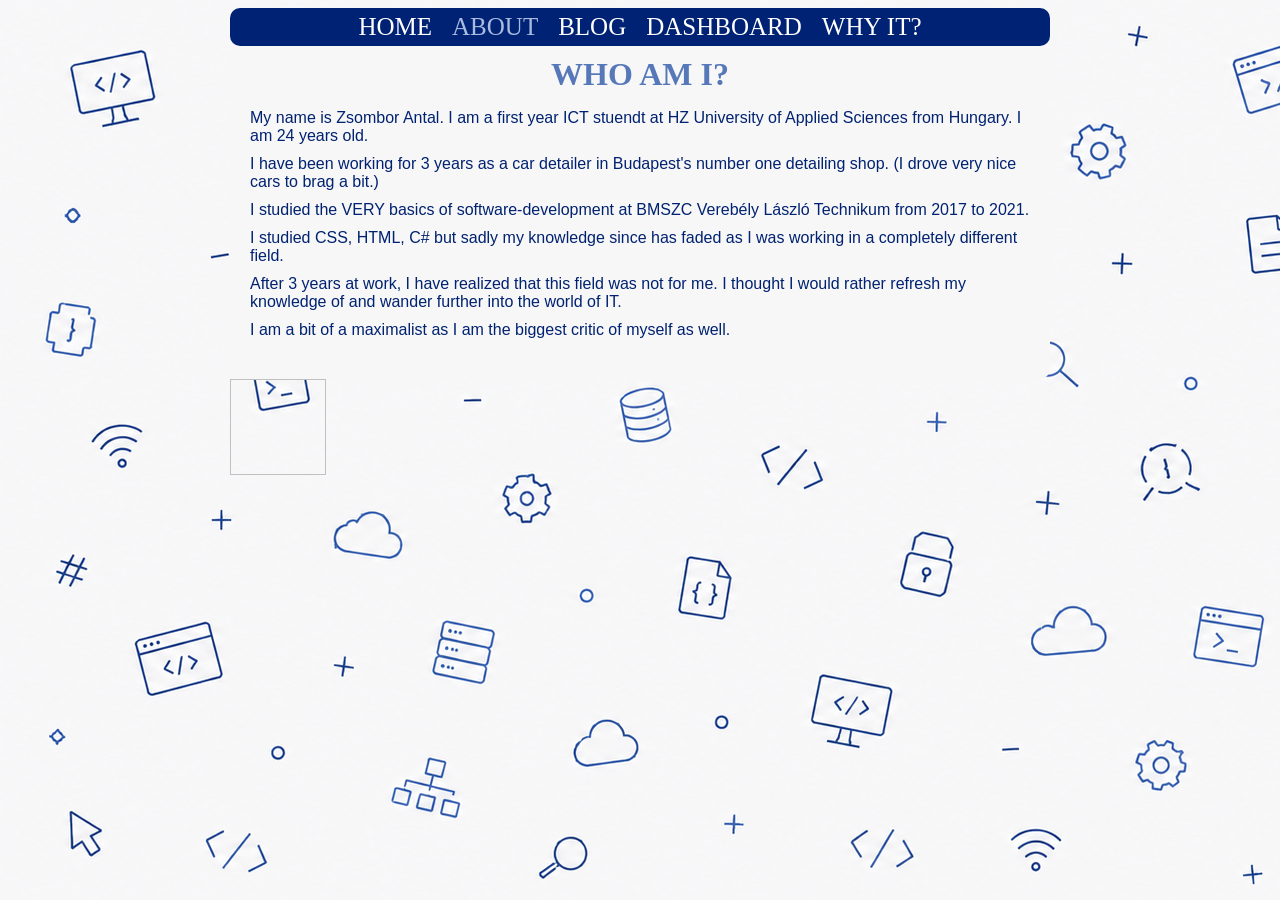
==== about.html @ 6e0383d3 "update" ====
<!DOCTYPE html>
    <html lang="en">
        <head>
            <link rel="stylesheet" href="./css/style.css">
            <meta name="viewport" content="width=device-width, initial-scale=1.0">
            <meta charset="UTF-8">
            <title>Who am I?</title>
        </head>
        <body>
            <!-- NAVBAR HERE -->
            <nav class="navbar">
                    <a href="./index.html">HOME</a>
                    <a class="current" href="./about.html">ABOUT</a>
                    <a href="./blog.html">BLOG</a>
                    <a href="./dashboard.html">DASHBOARD</a>
                    <a href="./whyit.html">WHY IT?</a>
            </nav>            
                <main class="homepage">
                    <h1>WHO AM I?</h1>
                        <section class="bio"> 
                            <p>My name is Zsombor Antal. I am a first year ICT stuendt at HZ University of Applied Sciences from Hungary. I am 24 years old.</p>
                            <p>I have been working for 3 years as a car detailer in Budapest's number one detailing shop. (I drove very nice cars to brag a bit.)</p>
                            <p>I studied the VERY basics of software-development at BMSZC Verebély László Technikum from 2017 to 2021.</p>
                            <p>I studied CSS, HTML, C# but sadly my knowledge since has faded as I was working in a completely different field.</p>
                            <p>After 3 years at work, I have realized that this field was not for me. I thought I would rather refresh my knowledge of and wander further into the world of IT.</p>
                            <p>I am a bit of a maximalist as I am the biggest critic of myself as well.</p>
                        </section>
                </main>
                <footer class="contact">
                    <a href="https://github.com/firstaid01" target="_blank">
                        <img class="github" "./resources/github_icon.png">
                    </a>
                </footer>
        </body>
    </html>
---- css/style.css ----
/* GENERAL BODY */
body{
    margin-left:auto;
    margin-right:auto;
    background-image: url("../resources/bg.png"); ;
    padding-left: 230px;
    padding-right: 230px;
    min-width: 500px;
}
h1, h2, h3, h4, h5, h6{
    text-align: center;
    font-family: impact;
}
p{
    text-align: center;
    font-family: sans-serif;
}



/* NAVIGATION BAR */
.navbar {
    display: flex;
    justify-content: center;
    background-color: #002275;
    padding-top: 5px;
    padding-bottom: 5px;
    color: white;
    max-width: auto;
    margin-left: auto;
    margin-right: auto;
    min-width: 400px;
    gap: 20px;
    border-radius: 10px;
}
.navbar a {
    color: white;
    font-family: impact;
    font-size: 25px;
    text-decoration: none;
    /* font-weight: bold; */
    transition: color 0.2s ease;
    /* margin-left: 20px; */
    
}
.navbar a:hover {
    color: #5678B9;
}
.navbar a:active{
    color: #002275;
}
.navbar a.current{
    color: #A9BCE0;
}



/* HOMEPAGE */
.homepage{
    background-color: #F7F7F8;
    margin-left: auto;
    margin-right: auto;
    padding: 20px;
    border-radius: 10px;
    border-color: #002275;
}
.homepage h1{
    margin-left: auto;
    margin-right: auto;
    margin-top: -10px;
}



/* MEDIA */
img{
    text-align: center;
    margin-left: auto;
    margin-right: auto;
}
.github{
    height: 96px;
    width: 96px;
}


/* DASHBOARD */
.homepage p{
    margin-top: -10px;
    margin-bottom: 20px;
}
.homepage h1{
    color: #5678B9;
}
.dashboard{
    width: 100%;
    border-collapse: collapse;
    border: 2px solid #002275;
}
.Dash_Header{
    background-color: #5678B9;
    color: white;
    font-family: impact;
}
.Q{
    background-color: #5678B9;
    color: white;
    font-family: impact;
}
.dashboard th, .dashboard td{
    border: 1.5px solid #002275;
    padding: 10px;
    text-align: center;
    font-family: sans-serif;
}



/* BLOG */
.blogbuttons {
    display: flex;
    justify-content: center;
    background-color: #5678B9;
    padding-top: 5px;
    padding-bottom: 5px;
    color: white;
    max-width: auto;
    margin-left: auto;
    margin-right: auto;
    min-width: 400px;
    gap: 20px;
    border-radius: 10px;
}
.blogbuttons a {
    color: white;
    font-family: impact;
    font-size: 25px;
    text-decoration: none;
    transition: color 0.2s ease;
    
}
.blogbuttons a:hover {
    color: #002275;
}
.blogbuttons a.current{
    color: #A9BCE0;
}
.mainpage_blog{
    background-color: #F7F7F8;
    display: block;
    flex-direction: column;
    margin-left: auto;
    margin-right: auto;
    text-align: center;
    color: #5678B9;
}
.mainpage_blog h1{
    font-family: impact;
    padding-top: -20px;
}



/* ABOUT */
.bio{
    padding-top: 5px;
    display: flex;
    flex-direction: column;
    font-family: sans-serif;
    color: #002270;
}
.bio p{
    text-align: left;
}
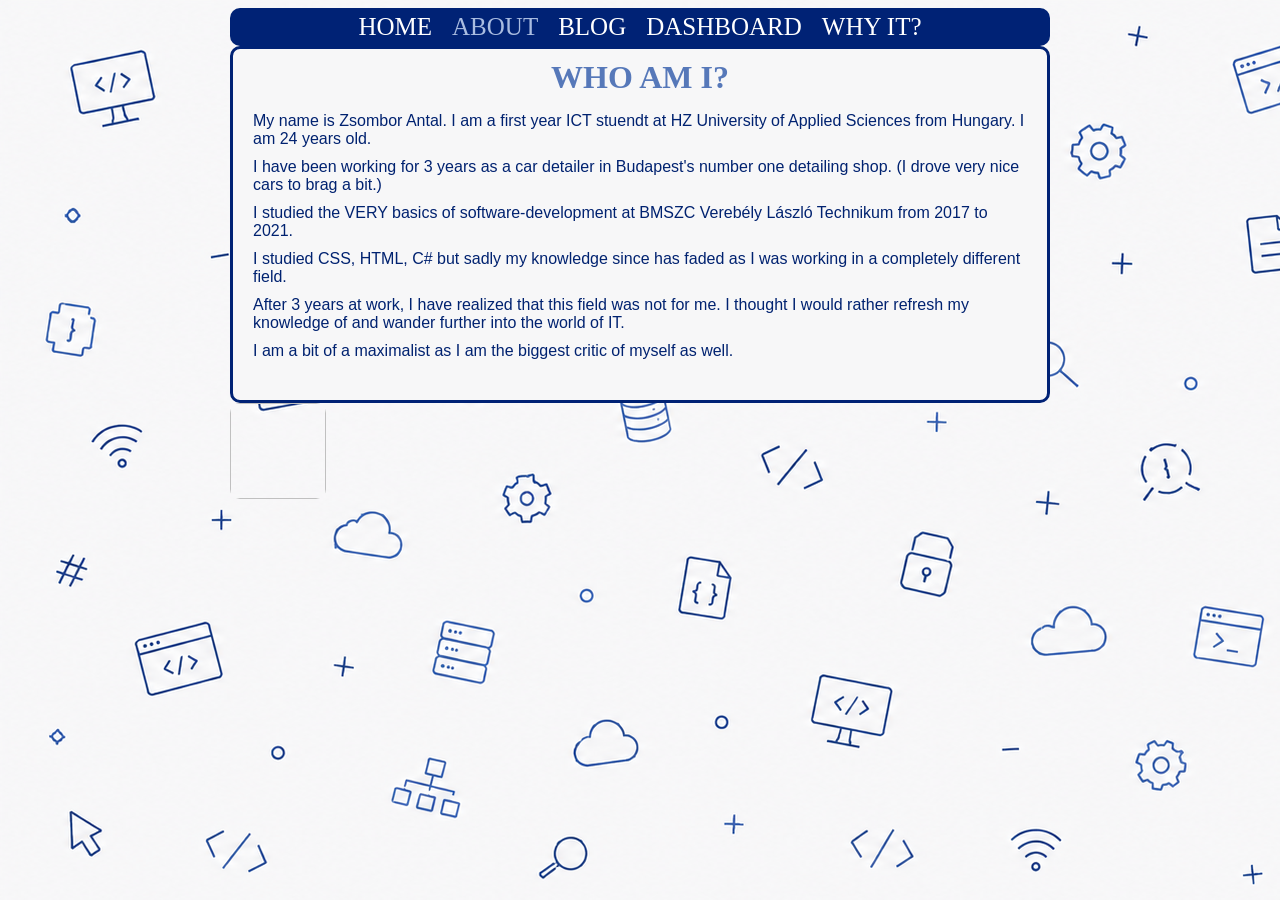
==== commit 1c25919a: "update" ====
--- a/about.html
+++ b/about.html
@@ -27,8 +27,8 @@
                         </section>
                 </main>
                 <footer class="contact">
+                    <img class="github" href="/resources/cino2.jpeg"/>
                     <a href="https://github.com/firstaid01" target="_blank">
-                        <img class="github" "./resources/github_icon.png">
                     </a>
                 </footer>
         </body>
--- a/css/style.css
+++ b/css/style.css
@@ -11,9 +11,13 @@
     text-align: center;
     font-family: impact;
 }
+.homepage h2{
+    color:#002270;
+}
 p{
     text-align: center;
     font-family: sans-serif;
+    color: #002270;
 }
 
 
@@ -61,8 +65,11 @@
     margin-left: auto;
     margin-right: auto;
     padding: 20px;
+    border-style: solid;
+    /* border-radius: 5px; */
+    border-color: #002275;
     border-radius: 10px;
-    border-color: #002275;
+
 }
 .homepage h1{
     margin-left: auto;
@@ -77,6 +84,12 @@
     text-align: center;
     margin-left: auto;
     margin-right: auto;
+    border-radius: 10px;
+
+}
+.cino{
+    height: 250px;
+    aspect-ratio: 2/3;
 }
 .github{
     height: 96px;
@@ -137,7 +150,6 @@
     font-size: 25px;
     text-decoration: none;
     transition: color 0.2s ease;
-    
 }
 .blogbuttons a:hover {
     color: #002275;
@@ -145,7 +157,8 @@
 .blogbuttons a.current{
     color: #A9BCE0;
 }
-.mainpage_blog{
+/* Don't look at this */
+/* .mainpage_blog{
     background-color: #F7F7F8;
     display: block;
     flex-direction: column;
@@ -153,11 +166,13 @@
     margin-right: auto;
     text-align: center;
     color: #5678B9;
-}
-.mainpage_blog h1{
+} */
+/* .mainpage_blog h1{
     font-family: impact;
     padding-top: -20px;
-}
+} */
+
+
 
 
 
@@ -167,7 +182,6 @@
     display: flex;
     flex-direction: column;
     font-family: sans-serif;
-    color: #002270;
 }
 .bio p{
     text-align: left;
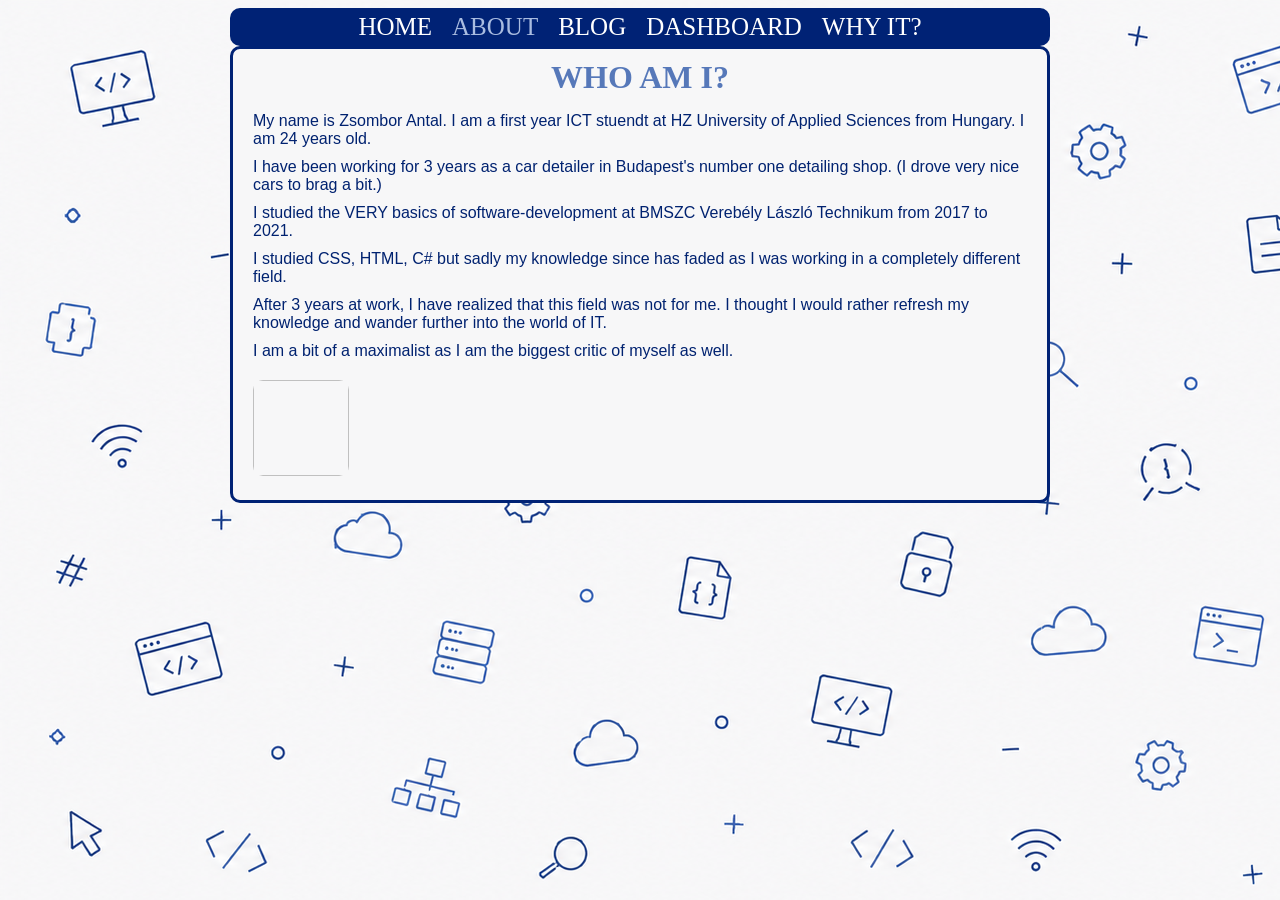
==== commit 9ad7ac8e: "Update" ====
--- a/about.html
+++ b/about.html
@@ -22,14 +22,15 @@
                             <p>I have been working for 3 years as a car detailer in Budapest's number one detailing shop. (I drove very nice cars to brag a bit.)</p>
                             <p>I studied the VERY basics of software-development at BMSZC Verebély László Technikum from 2017 to 2021.</p>
                             <p>I studied CSS, HTML, C# but sadly my knowledge since has faded as I was working in a completely different field.</p>
-                            <p>After 3 years at work, I have realized that this field was not for me. I thought I would rather refresh my knowledge of and wander further into the world of IT.</p>
+                            <p>After 3 years at work, I have realized that this field was not for me. I thought I would rather refresh my knowledge and wander further into the world of IT.</p>
                             <p>I am a bit of a maximalist as I am the biggest critic of myself as well.</p>
                         </section>
+                        <a href="https://github.com/firstaid01" target="_blank">
+                            <img class="github" href="/resources/cino2.jpeg"/>
+                        </a>
                 </main>
                 <footer class="contact">
-                    <img class="github" href="/resources/cino2.jpeg"/>
-                    <a href="https://github.com/firstaid01" target="_blank">
-                    </a>
+
                 </footer>
         </body>
     </html>
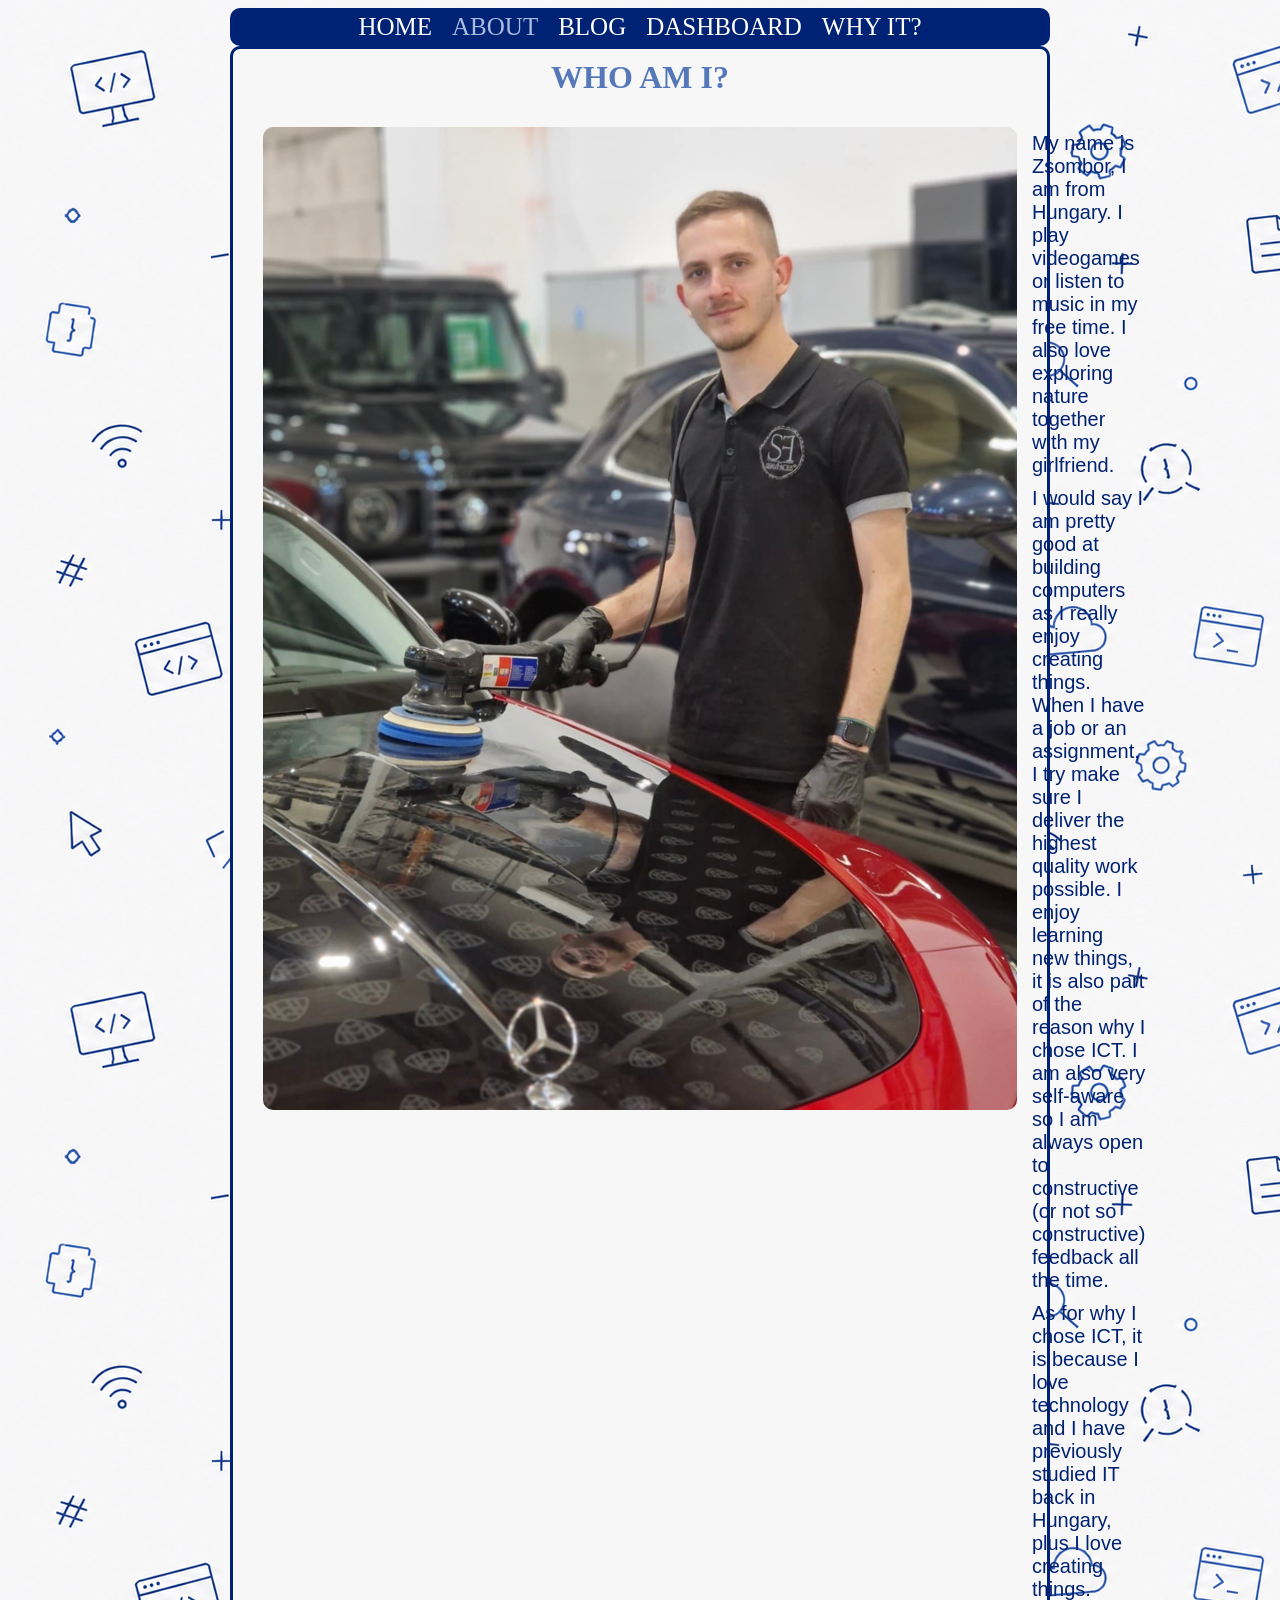
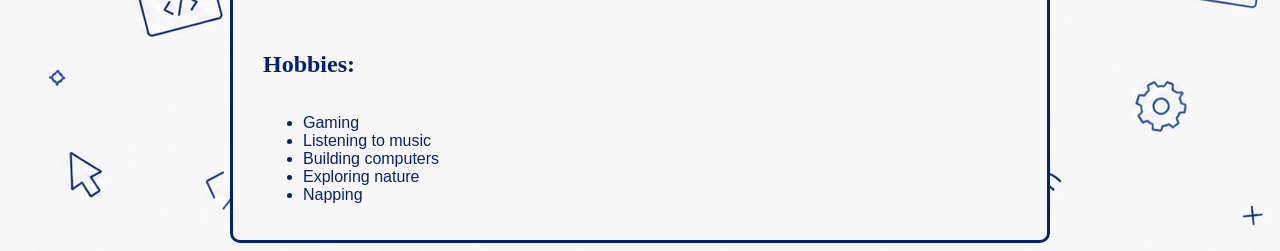
==== commit efb8fef1: "progress" ====
--- a/about.html
+++ b/about.html
@@ -1,36 +1,50 @@
 <!DOCTYPE html>
-    <html lang="en">
-        <head>
-            <link rel="stylesheet" href="./css/style.css">
-            <meta name="viewport" content="width=device-width, initial-scale=1.0">
-            <meta charset="UTF-8">
-            <title>Who am I?</title>
-        </head>
-        <body>
-            <!-- NAVBAR HERE -->
-            <nav class="navbar">
-                    <a href="./index.html">HOME</a>
-                    <a class="current" href="./about.html">ABOUT</a>
-                    <a href="./blog.html">BLOG</a>
-                    <a href="./dashboard.html">DASHBOARD</a>
-                    <a href="./whyit.html">WHY IT?</a>
-            </nav>            
-                <main class="homepage">
-                    <h1>WHO AM I?</h1>
-                        <section class="bio"> 
-                            <p>My name is Zsombor Antal. I am a first year ICT stuendt at HZ University of Applied Sciences from Hungary. I am 24 years old.</p>
-                            <p>I have been working for 3 years as a car detailer in Budapest's number one detailing shop. (I drove very nice cars to brag a bit.)</p>
-                            <p>I studied the VERY basics of software-development at BMSZC Verebély László Technikum from 2017 to 2021.</p>
-                            <p>I studied CSS, HTML, C# but sadly my knowledge since has faded as I was working in a completely different field.</p>
-                            <p>After 3 years at work, I have realized that this field was not for me. I thought I would rather refresh my knowledge and wander further into the world of IT.</p>
-                            <p>I am a bit of a maximalist as I am the biggest critic of myself as well.</p>
-                        </section>
-                        <a href="https://github.com/firstaid01" target="_blank">
-                            <img class="github" href="/resources/cino2.jpeg"/>
-                        </a>
-                </main>
-                <footer class="contact">
+<html lang="en">
 
-                </footer>
-        </body>
-    </html>+<head>
+    <link rel="stylesheet" href="./css/style.css">
+    <meta name="viewport" content="width=device-width, initial-scale=1.0">
+    <meta charset="UTF-8">
+    <title>Who am I?</title>
+</head>
+
+<body>
+    <!-- NAVBAR HERE -->
+    <nav class="navbar">
+        <a href="./index.html">HOME</a>
+        <a class="current" href="./about.html">ABOUT</a>
+        <a href="./blog.html">BLOG</a>
+        <a href="./dashboard.html">DASHBOARD</a>
+        <a href="./whyit.html">WHY IT?</a>
+    </nav>
+    <main class="main">
+        <h1>WHO AM I?</h1>
+        <div class="bio-container">
+
+            <img class="me" src="./resources/me.jpg">
+
+            <div class ="bio">
+                <p>My name is Zsombor, I am from Hungary. I play videogames or listen to music in my free time. I also love exploring nature together with my girlfriend.</p>
+                <p>I would say I am pretty good at building computers as I really enjoy creating things. When I have a job or an assignment, I try make sure I deliver the highest quality work possible. I enjoy learning new things, it is also part of the reason why I chose ICT. I am also very self-aware so I am always open to constructive (or not so constructive) feedback all the time.</p>
+                <p>As for why I chose ICT, it is because I love technology and I have previously studied IT back in Hungary, plus I love creating things.</p>
+            </div>
+        </div>
+        <div class="hobbies">
+            <h2>Hobbies:</h2>
+            <ul class="hobbylist">
+                <li>Gaming</li>
+                <li>Listening to music</li>
+                <li>Building computers</li>
+                <li>Exploring nature</li>
+                <li>Napping</li>
+            </ul>
+        </div>
+
+
+    </main>
+    <footer class="contact">
+
+    </footer>
+</body>
+
+</html>
--- a/css/style.css
+++ b/css/style.css
@@ -1,4 +1,4 @@
-/* GENERAL BODY */
+/* general body */
 body{
     margin-left:auto;
     margin-right:auto;
@@ -11,7 +11,7 @@
     text-align: center;
     font-family: impact;
 }
-.homepage h2{
+.main h2{
     color:#002270;
 }
 p{
@@ -22,7 +22,7 @@
 
 
 
-/* NAVIGATION BAR */
+/* navigation bar */
 .navbar {
     display: flex;
     justify-content: center;
@@ -59,8 +59,8 @@
 
 
 
-/* HOMEPAGE */
-.homepage{
+/* homepage */
+.main{
     background-color: #F7F7F8;
     margin-left: auto;
     margin-right: auto;
@@ -71,7 +71,7 @@
     border-radius: 10px;
 
 }
-.homepage h1{
+.main h1{
     margin-left: auto;
     margin-right: auto;
     margin-top: -10px;
@@ -79,11 +79,11 @@
 
 
 
-/* MEDIA */
+/* media */
 img{
     text-align: center;
-    margin-left: auto;
-    margin-right: auto;
+    /* margin-left: auto;
+    margin-right: auto; */
     border-radius: 10px;
 
 }
@@ -91,18 +91,24 @@
     height: 250px;
     aspect-ratio: 2/3;
 }
-.github{
-    height: 96px;
-    width: 96px;
+.me{
+
+    
+      width: 100%;
+      height: 80%;
+    /* max-width: 350px;
+    object-fit: cover;
+    border-radius: 10px; */
 }
 
 
 /* DASHBOARD */
-.homepage p{
+.main p{
     margin-top: -10px;
     margin-bottom: 20px;
-}
-.homepage h1{
+    font-size: 20px;
+}
+.main h1{
     color: #5678B9;
 }
 .dashboard{
@@ -177,12 +183,27 @@
 
 
 /* ABOUT */
-.bio{
-    padding-top: 5px;
-    display: flex;
-    flex-direction: column;
-    font-family: sans-serif;
-}
+
 .bio p{
     text-align: left;
-}+    font-size: 20px;
+}
+.bio-container{
+    display: flex;
+    align-items: flex-start;
+    padding: 10px;
+}
+.bio{
+    padding-top: 15px;
+    padding-left: 15px;
+}
+.hobbies{
+    display: flex;
+    flex-direction: column;
+    padding-left: 10px;
+    align-items:flex-start;
+}
+.hobbylist{
+    font-family: sans-serif;
+    color: #002270;
+}
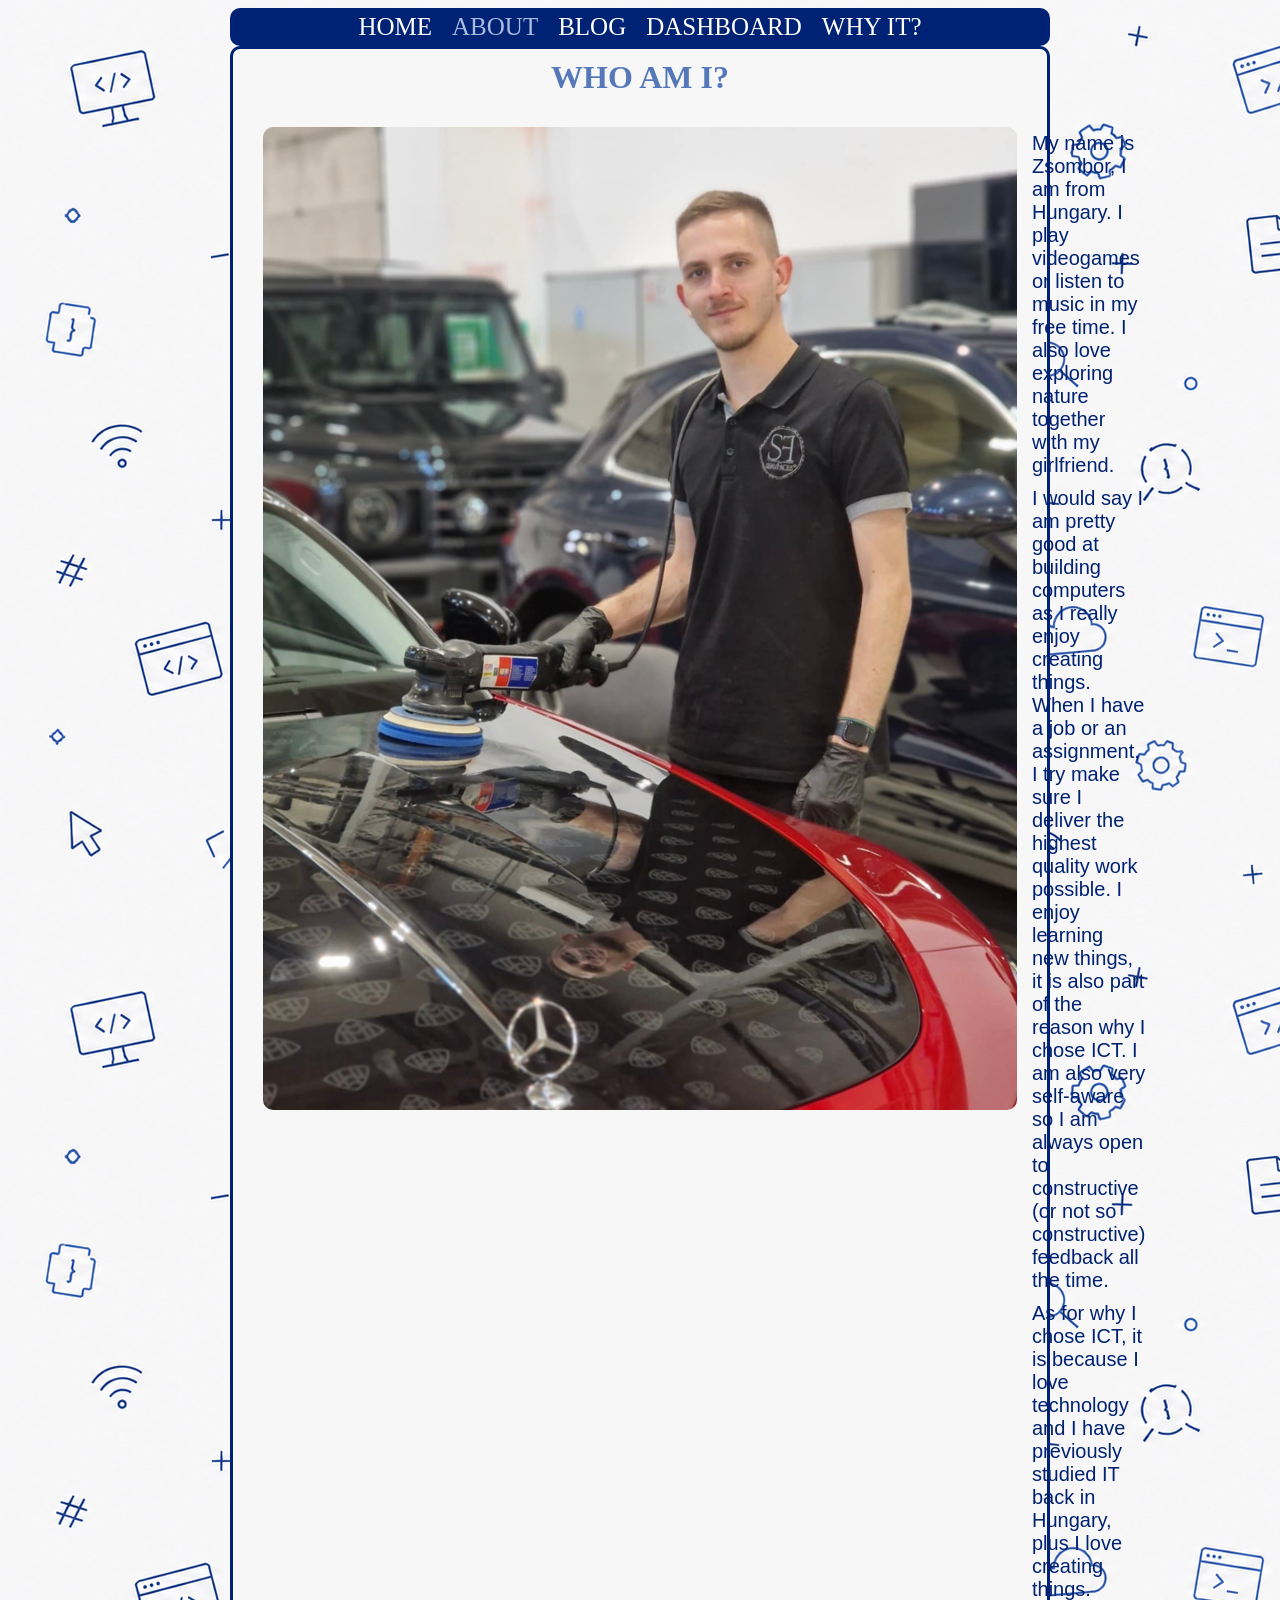
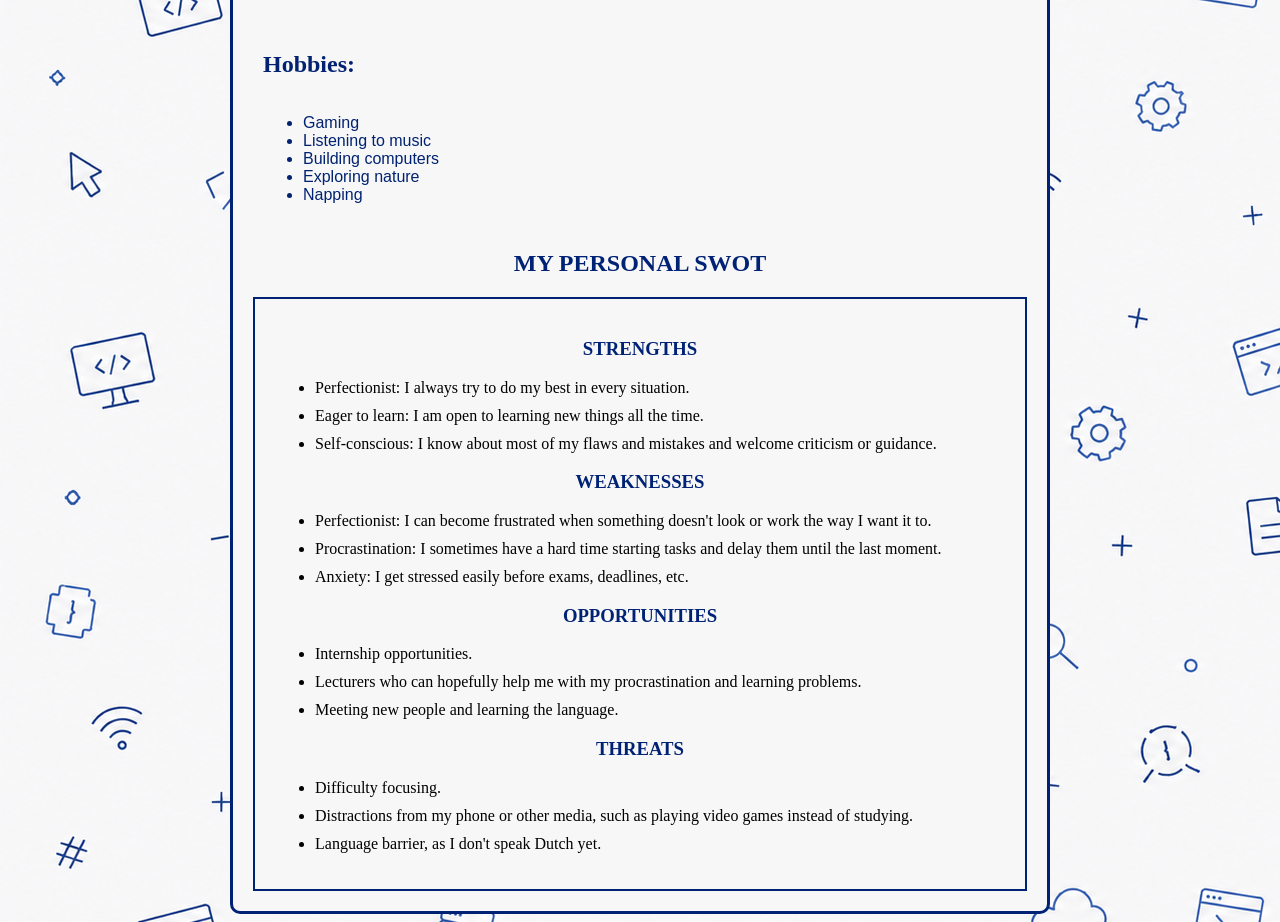
==== commit 73faf3be: "progress" ====
--- a/about.html
+++ b/about.html
@@ -23,10 +23,15 @@
 
             <img class="me" src="./resources/me.jpg">
 
-            <div class ="bio">
-                <p>My name is Zsombor, I am from Hungary. I play videogames or listen to music in my free time. I also love exploring nature together with my girlfriend.</p>
-                <p>I would say I am pretty good at building computers as I really enjoy creating things. When I have a job or an assignment, I try make sure I deliver the highest quality work possible. I enjoy learning new things, it is also part of the reason why I chose ICT. I am also very self-aware so I am always open to constructive (or not so constructive) feedback all the time.</p>
-                <p>As for why I chose ICT, it is because I love technology and I have previously studied IT back in Hungary, plus I love creating things.</p>
+            <div class="bio">
+                <p>My name is Zsombor, I am from Hungary. I play videogames or listen to music in my free time. I also
+                    love exploring nature together with my girlfriend.</p>
+                <p>I would say I am pretty good at building computers as I really enjoy creating things. When I have a
+                    job or an assignment, I try make sure I deliver the highest quality work possible. I enjoy learning
+                    new things, it is also part of the reason why I chose ICT. I am also very self-aware so I am always
+                    open to constructive (or not so constructive) feedback all the time.</p>
+                <p>As for why I chose ICT, it is because I love technology and I have previously studied IT back in
+                    Hungary, plus I love creating things.</p>
             </div>
         </div>
         <div class="hobbies">
@@ -41,6 +46,48 @@
         </div>
 
 
+        <!-- SWOT ANALYSIS -->
+        <section class="swot-section">
+            <h2>MY PERSONAL SWOT</h2>
+            <div class="swot-table">
+                <div class="swot-box">
+                    <h3>STRENGTHS</h3>
+                    <ul>
+                        <li>Perfectionist: I always try to do my best in every situation.</li>
+                        <li>Eager to learn: I am open to learning new things all the time.</li>
+                        <li>Self-conscious: I know about most of my flaws and mistakes and welcome criticism or
+                            guidance.</li>
+                    </ul>
+                </div>
+                <div class="swot-box">
+                    <h3>WEAKNESSES</h3>
+                    <ul>
+                        <li>Perfectionist: I can become frustrated when something doesn't look or work the way I want it
+                            to.</li>
+                        <li>Procrastination: I sometimes have a hard time starting tasks and delay them until the last
+                            moment.</li>
+                        <li>Anxiety: I get stressed easily before exams, deadlines, etc.</li>
+                    </ul>
+                </div>
+                <div class="swot-box">
+                    <h3>OPPORTUNITIES</h3>
+                    <ul>
+                        <li>Internship opportunities.</li>
+                        <li>Lecturers who can hopefully help me with my procrastination and learning problems.</li>
+                        <li>Meeting new people and learning the language.</li>
+                    </ul>
+                </div>
+                <div class="swot-box">
+                    <h3>THREATS</h3>
+                    <ul>
+                        <li>Difficulty focusing.</li>
+                        <li>Distractions from my phone or other media, such as playing video games instead of studying.
+                        </li>
+                        <li>Language barrier, as I don't speak Dutch yet.</li>
+                    </ul>
+                </div>
+            </div>
+        </section>
     </main>
     <footer class="contact">
 
--- a/css/style.css
+++ b/css/style.css
@@ -207,3 +207,57 @@
     font-family: sans-serif;
     color: #002270;
 }
+
+
+/* WHY IT */
+.why p{
+    text-align: left;
+    font-size: 20px;
+}
+.why-container{
+    display: flex;
+    align-items: flex-start;
+    padding: 10px;
+}
+.why{
+    padding-top: 15px;
+    padding-left: 15px;
+}
+
+
+
+/* SWOT TABLE */
+
+.swot-section {
+    margin-top: 30px;
+}
+
+.swot-section h2 {
+    color: #002275;
+}
+
+.swot-grid {
+    display: grid;
+    grid-template-columns: 1fr 1fr;
+    gap: 20px;
+    margin-top: 20px;
+}
+
+.swot-table {
+    border: 2px solid #002275;
+    padding: 20px;
+    background-color: #F7F7F8;
+}
+
+.swot-box h3 {
+    color: #002275;
+}
+
+.swot-box li {
+    margin-bottom: 10px;
+}
+
+/* GOALS */
+.mission p{
+    text-align: left;
+}
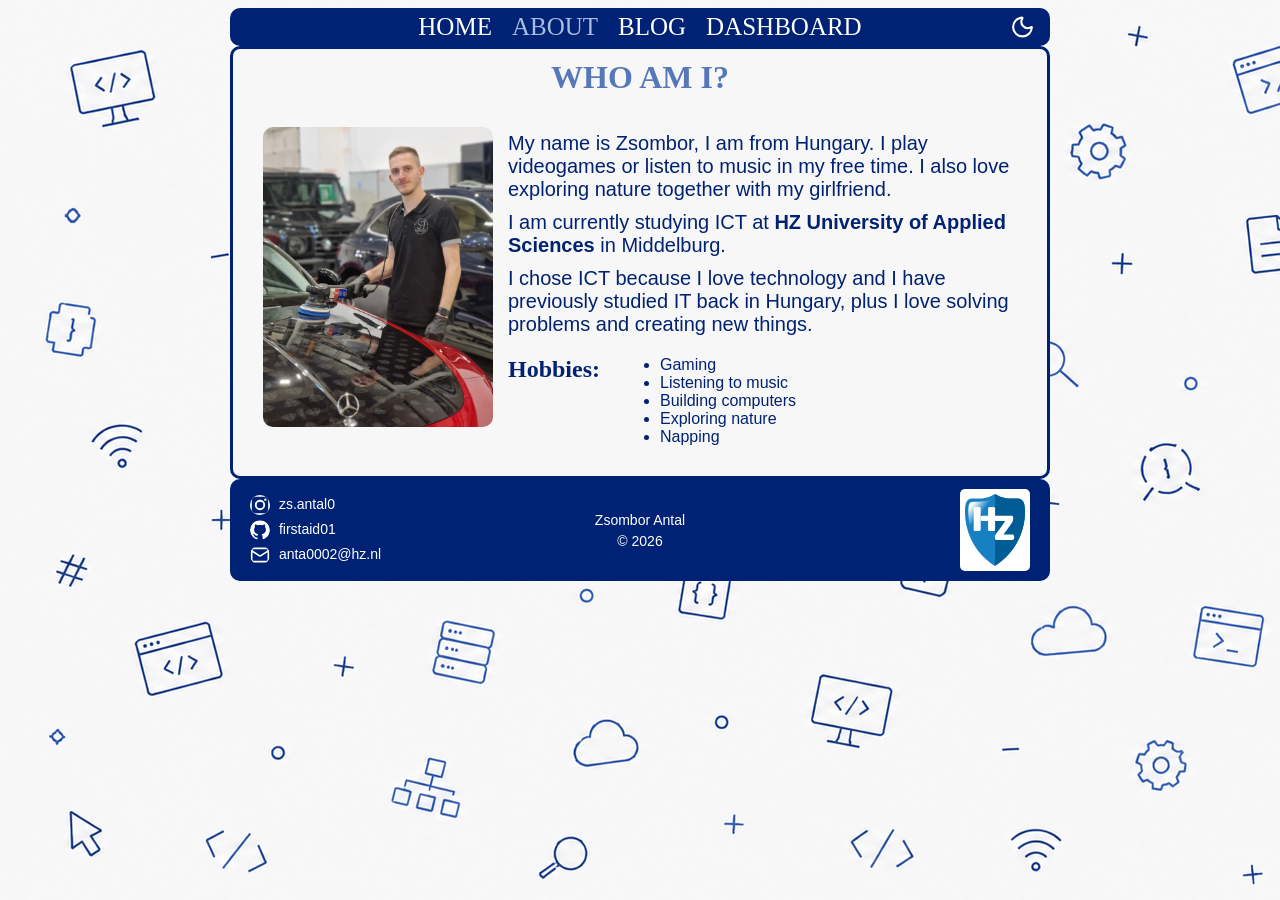
==== commit 65183828: "final" ====
--- a/about.html
+++ b/about.html
@@ -5,7 +5,8 @@
     <link rel="stylesheet" href="./css/style.css">
     <meta name="viewport" content="width=device-width, initial-scale=1.0">
     <meta charset="UTF-8">
-    <title>Who am I?</title>
+    <meta name="description" content="Introduction">
+    <title>Who am I? | My ICT Portfolio</title>
 </head>
 
 <body>
@@ -15,83 +16,56 @@
         <a class="current" href="./about.html">ABOUT</a>
         <a href="./blog.html">BLOG</a>
         <a href="./dashboard.html">DASHBOARD</a>
-        <a href="./whyit.html">WHY IT?</a>
+        <button class="theme-toggle" onclick="toggleDarkMode()">
+            <img id="theme-icon" src="./resources/moon.svg" alt="Enable dark mode">
+        </button>
     </nav>
+
+    <!-- MAIN BODY -->
     <main class="main">
         <h1>WHO AM I?</h1>
         <div class="bio-container">
-
             <img class="me" src="./resources/me.jpg">
-
             <div class="bio">
                 <p>My name is Zsombor, I am from Hungary. I play videogames or listen to music in my free time. I also
                     love exploring nature together with my girlfriend.</p>
-                <p>I would say I am pretty good at building computers as I really enjoy creating things. When I have a
-                    job or an assignment, I try make sure I deliver the highest quality work possible. I enjoy learning
-                    new things, it is also part of the reason why I chose ICT. I am also very self-aware so I am always
-                    open to constructive (or not so constructive) feedback all the time.</p>
-                <p>As for why I chose ICT, it is because I love technology and I have previously studied IT back in
-                    Hungary, plus I love creating things.</p>
-            </div>
-        </div>
-        <div class="hobbies">
-            <h2>Hobbies:</h2>
-            <ul class="hobbylist">
-                <li>Gaming</li>
-                <li>Listening to music</li>
-                <li>Building computers</li>
-                <li>Exploring nature</li>
-                <li>Napping</li>
-            </ul>
-        </div>
+                <p>I am currently studying ICT at <b>HZ University of Applied Sciences</b> in Middelburg.
+                <p>I chose ICT because I love technology and I have previously studied IT back in
+                    Hungary, plus I love solving problems and creating new things.</p>
 
-
-        <!-- SWOT ANALYSIS -->
-        <section class="swot-section">
-            <h2>MY PERSONAL SWOT</h2>
-            <div class="swot-table">
-                <div class="swot-box">
-                    <h3>STRENGTHS</h3>
-                    <ul>
-                        <li>Perfectionist: I always try to do my best in every situation.</li>
-                        <li>Eager to learn: I am open to learning new things all the time.</li>
-                        <li>Self-conscious: I know about most of my flaws and mistakes and welcome criticism or
-                            guidance.</li>
-                    </ul>
-                </div>
-                <div class="swot-box">
-                    <h3>WEAKNESSES</h3>
-                    <ul>
-                        <li>Perfectionist: I can become frustrated when something doesn't look or work the way I want it
-                            to.</li>
-                        <li>Procrastination: I sometimes have a hard time starting tasks and delay them until the last
-                            moment.</li>
-                        <li>Anxiety: I get stressed easily before exams, deadlines, etc.</li>
-                    </ul>
-                </div>
-                <div class="swot-box">
-                    <h3>OPPORTUNITIES</h3>
-                    <ul>
-                        <li>Internship opportunities.</li>
-                        <li>Lecturers who can hopefully help me with my procrastination and learning problems.</li>
-                        <li>Meeting new people and learning the language.</li>
-                    </ul>
-                </div>
-                <div class="swot-box">
-                    <h3>THREATS</h3>
-                    <ul>
-                        <li>Difficulty focusing.</li>
-                        <li>Distractions from my phone or other media, such as playing video games instead of studying.
-                        </li>
-                        <li>Language barrier, as I don't speak Dutch yet.</li>
+                <!-- HOBBIES -->
+                <div class="hobbies">
+                    <h2>Hobbies:</h2>
+                    <ul class="hobbylist">
+                        <li>Gaming</li>
+                        <li>Listening to music</li>
+                        <li>Building computers</li>
+                        <li>Exploring nature</li>
+                        <li>Napping</li>
                     </ul>
                 </div>
             </div>
-        </section>
+        </div>
     </main>
-    <footer class="contact">
 
+    <!-- FOOTER / CONTACT / LOGO(?)-->
+    <footer class="footer">
+        <div class="footer-contact">
+            <p> <img src="./resources/Instagram_Glyph_White.svg" alt="Instagram"> <a
+                    href="https://www.instagram.com/zs.antal0/" target="_blank">zs.antal0</a>
+            </p>
+            <p> <img src="./resources/GitHub_Invertocat_White.svg" alt="GitHub"> <a href="https://github.com/firstaid01"
+                    target="_blank">firstaid01</a> </p>
+            <p> <img class="email-icon" src="./resources/mail.svg" alt="Email"> anta0002@hz.nl </p>
+        </div>
+        <div class="footer-copyright">
+            <p>Zsombor Antal</p>
+            <p>© 2026</p>
+        </div>
+        <img class="hz-logo" src="./resources/hz-logo.svg" alt="HZ University of Applied Sciences shield">
     </footer>
+    <!-- JS -->
+    <script src="./js/darkmode.js"></script>
 </body>
 
 </html>
--- a/css/style.css
+++ b/css/style.css
@@ -1,66 +1,35 @@
 /* general body */
-body{
-    margin-left:auto;
-    margin-right:auto;
-    background-image: url("../resources/bg.png"); ;
+body {
+    margin-left: auto;
+    margin-right: auto;
+    background-image: url("../resources/bg.png");
+    ;
     padding-left: 230px;
     padding-right: 230px;
     min-width: 500px;
 }
-h1, h2, h3, h4, h5, h6{
+
+h1,
+h2,
+h3,
+h4,
+h5,
+h6 {
     text-align: center;
     font-family: impact;
 }
-.main h2{
-    color:#002270;
-}
-p{
+
+.main h2 {
+    color: #002270;
+}
+
+p {
     text-align: center;
     font-family: sans-serif;
     color: #002270;
 }
 
-
-
-/* navigation bar */
-.navbar {
-    display: flex;
-    justify-content: center;
-    background-color: #002275;
-    padding-top: 5px;
-    padding-bottom: 5px;
-    color: white;
-    max-width: auto;
-    margin-left: auto;
-    margin-right: auto;
-    min-width: 400px;
-    gap: 20px;
-    border-radius: 10px;
-}
-.navbar a {
-    color: white;
-    font-family: impact;
-    font-size: 25px;
-    text-decoration: none;
-    /* font-weight: bold; */
-    transition: color 0.2s ease;
-    /* margin-left: 20px; */
-    
-}
-.navbar a:hover {
-    color: #5678B9;
-}
-.navbar a:active{
-    color: #002275;
-}
-.navbar a.current{
-    color: #A9BCE0;
-}
-
-
-
-/* homepage */
-.main{
+.main {
     background-color: #F7F7F8;
     margin-left: auto;
     margin-right: auto;
@@ -69,77 +38,22 @@
     /* border-radius: 5px; */
     border-color: #002275;
     border-radius: 10px;
-
-}
-.main h1{
+}
+
+.main h1 {
     margin-left: auto;
     margin-right: auto;
     margin-top: -10px;
 }
 
 
-
-/* media */
-img{
-    text-align: center;
-    /* margin-left: auto;
-    margin-right: auto; */
-    border-radius: 10px;
-
-}
-.cino{
-    height: 250px;
-    aspect-ratio: 2/3;
-}
-.me{
-
-    
-      width: 100%;
-      height: 80%;
-    /* max-width: 350px;
-    object-fit: cover;
-    border-radius: 10px; */
-}
-
-
-/* DASHBOARD */
-.main p{
-    margin-top: -10px;
-    margin-bottom: 20px;
-    font-size: 20px;
-}
-.main h1{
-    color: #5678B9;
-}
-.dashboard{
-    width: 100%;
-    border-collapse: collapse;
-    border: 2px solid #002275;
-}
-.Dash_Header{
-    background-color: #5678B9;
-    color: white;
-    font-family: impact;
-}
-.Q{
-    background-color: #5678B9;
-    color: white;
-    font-family: impact;
-}
-.dashboard th, .dashboard td{
-    border: 1.5px solid #002275;
-    padding: 10px;
-    text-align: center;
-    font-family: sans-serif;
-}
-
-
-
-/* BLOG */
-.blogbuttons {
-    display: flex;
+/* NAVBAR */
+.navbar {
+    display: flex;
+    align-items: center;
     justify-content: center;
-    background-color: #5678B9;
+    position: relative;
+    background-color: #002275;
     padding-top: 5px;
     padding-bottom: 5px;
     color: white;
@@ -150,19 +64,375 @@
     gap: 20px;
     border-radius: 10px;
 }
-.blogbuttons a {
+
+.navbar a {
     color: white;
     font-family: impact;
     font-size: 25px;
     text-decoration: none;
-    transition: color 0.2s ease;
-}
+    /* font-weight: bold; */
+    transition: color 0.2s;
+    /* margin-left: 20px; */
+
+}
+
+.navbar a:hover {
+    color: #5678B9;
+}
+
+.navbar a:active {
+    color: #002275;
+}
+
+.navbar a.current {
+    color: #A9BCE0;
+}
+
+.theme-toggle {
+    position: absolute;
+    right: 15px;
+    top: 50%;
+    transform: translateY(-50%);
+    padding: 0;
+    background: none;
+    border: none;
+    cursor: pointer;
+    display: flex;
+    align-items: center;
+    justify-content: center;
+}
+
+.theme-toggle img {
+    width: 25px;
+    height: 25px;
+    display: block;
+}
+
+
+/* MEDIA */
+img {
+    text-align: center;
+    /* margin-left: auto;
+    margin-right: auto; */
+    border-radius: 10px;
+
+}
+
+.me2 {
+    width: 230px;
+    max-width: 35%;
+    height: auto;
+    object-fit: cover;
+    border-radius: 10px;
+}
+
+.me {
+    width: 100%;
+    height: 80%;
+    /* max-width: 350px;
+    object-fit: cover;
+    border-radius: 10px; */
+}
+
+/* FOOTER */
+.footer {
+    display: grid;
+    grid-template-columns: 1fr 1fr 1fr;
+    align-items: center;
+    background-color: #002275;
+    color: white;
+    padding: 10px 20px;
+    margin-top: 0;
+    border-radius: 10px;
+}
+
+.footer-contact {
+    display: flex;
+    flex-direction: column;
+    /* align-items: left; */
+    align-items: flex-start;
+    gap: 5px;
+}
+
+.footer-contact a {
+    color: white;
+    text-decoration: none;
+    transition: color 0.2s;
+}
+
+.footer-contact a:hover {
+    color: #5678B9;
+}
+
+.footer-contact a:active {
+    color: #A9BCE0;
+}
+
+.footer-contact p {
+    color: white;
+    font-family: sans-serif;
+    font-size: 14px;
+    margin: 0;
+}
+
+.footer-contact img {
+    width: 20px;
+    height: 20px;
+    vertical-align: middle;
+    margin-right: 5px;
+}
+
+/* .email-icon {
+    width: 18px;
+    height: 18px;
+} */
+
+.footer-copyright {
+    text-align: center;
+}
+
+/*
+.footer p {
+    color: white;
+    font-family: sans-serif;
+    font-size: 14px;
+    margin: 0;
+}
+*/
+
+.footer-copyright p {
+    color: white;
+    font-family: sans-serif;
+    font-size: 14px;
+    margin: 5px;
+}
+
+
+.hz-logo {
+    width: 60px;
+    height: auto;
+    background-color: white;
+    padding: 5px;
+    border-radius: 5px;
+    margin-left: auto;
+}
+
+/*
+.footer img {
+    width: 150px;
+}
+*/
+
+
+/* INDEX PAGE */
+.index-intro {
+    display: flex;
+    align-items: center;
+    justify-content: space-between;
+    gap: 30px;
+    padding: 10px 15px 20px;
+}
+
+.index-main {
+    flex: 1;
+}
+
+.index-main h2 {
+    text-align: left;
+    font-size: 32px;
+    margin-top: 0;
+    margin-bottom: 15px;
+}
+
+.index-main p {
+    text-align: left;
+    line-height: 1.6;
+    font-size: 18px;
+    margin: 0;
+}
+
+.index-image {
+    width: 230px;
+    height: 250px;
+    object-fit: cover;
+    flex-shrink: 0;
+}
+
+
+/* DASHBOARD */
+.main p {
+    margin-top: -10px;
+    margin-bottom: 20px;
+    font-size: 20px;
+}
+
+.main h1 {
+    color: #5678B9;
+}
+
+
+/* STUDY PROGRESS BAR */
+.study-progress {
+    margin-top: 25px;
+    padding-left: 50px;
+    padding-right: 50px;
+    padding-bottom: 10px;
+    border-top: 2px solid #002275;
+    border-left: 2px solid #002275;
+    border-right: 2px solid #002275;
+    border-radius: 10px 10px 0 0;
+    background-color: #F7F7F8;
+}
+
+.study-progress h2 {
+    color: #002275;
+}
+
+.study-progress p {
+    font-family: sans-serif;
+    font-size: 18px;
+    color: #002275;
+    text-align: center;
+    margin: 10px 0;
+}
+
+.progress-bar {
+    position: relative;
+    height: 22px;
+    background-color: #dddddd;
+    border: 1px solid #002275;
+    border-radius: 10px;
+    margin: 20px 0 10px;
+}
+
+.progress-fill {
+    height: 100%;
+    background-color: #5678B9;
+    border-radius: 10px;
+}
+
+.progress-marker {
+    position: absolute;
+    left: 75%;
+    top: -5px;
+    width: 3px;
+    height: 32px;
+    background-color: #002275;
+}
+
+.progress-labels {
+    position: relative;
+    height: 22px;
+    font-family: sans-serif;
+    font-size: 14px;
+    color: #002275;
+}
+
+.progress-labels span {
+    position: absolute;
+}
+
+.progress-labels span:first-child {
+    left: 0;
+}
+
+.progress-labels .boundary-label {
+    left: 75%;
+    transform: translateX(-50%);
+}
+
+.progress-labels span:last-child {
+    right: 0;
+}
+
+
+/* DASHBOARD TABLE */
+.dashboard {
+    width: 100%;
+    border-collapse: collapse;
+    border: 2px solid #002275;
+}
+
+.Dash_Header {
+    background-color: #5678B9;
+    color: white;
+    font-family: impact;
+}
+
+.Q {
+    background-color: #5678B9;
+    color: white;
+    font-family: impact;
+}
+
+.dashboard th,
+.dashboard td {
+    border: 1.5px solid #002275;
+    padding: 10px;
+    text-align: center;
+    font-family: sans-serif;
+}
+
+.grade {
+    font-weight: bold;
+}
+
+
+/* EC NOTE */
+.ec-info {
+    padding: 10px 15px;
+    border-left: 2px solid #002275;
+    border-right: 2px solid #002275;
+    border-bottom: 2px solid #002275;
+    border-radius: 0 0 10px 10px;
+    background-color: #F7F7F8;
+}
+
+.ec-info p {
+    font-family: sans-serif;
+    font-size: 14px;
+    color: #5678B9;
+    margin: 5px 0;
+}
+
+.ec-info a {
+    color: #5678B9;
+    ;
+}
+
+
+/* BLOG */
+.blogbuttons {
+    display: flex;
+    justify-content: center;
+    background-color: #5678B9;
+    padding-top: 5px;
+    padding-bottom: 5px;
+    color: white;
+    max-width: auto;
+    margin-left: auto;
+    margin-right: auto;
+    min-width: 400px;
+    gap: 20px;
+    border-radius: 10px;
+}
+
+.blogbuttons a {
+    color: white;
+    font-family: impact;
+    font-size: 25px;
+    text-decoration: none;
+    transition: color 0.2s;
+}
+
 .blogbuttons a:hover {
     color: #002275;
 }
-.blogbuttons a.current{
+
+.blogbuttons a.current {
     color: #A9BCE0;
 }
+
 /* Don't look at this */
 /* .mainpage_blog{
     background-color: #F7F7F8;
@@ -179,85 +449,331 @@
 } */
 
 
-
-
-
 /* ABOUT */
-
-.bio p{
-    text-align: left;
-    font-size: 20px;
-}
-.bio-container{
+.bio-container {
     display: flex;
     align-items: flex-start;
     padding: 10px;
 }
-.bio{
+
+.me {
+    width: 230px;
+    max-width: 35%;
+    height: auto;
+    border-radius: 10px;
+}
+
+.bio {
     padding-top: 15px;
     padding-left: 15px;
-}
-.hobbies{
+    flex: 1;
+    min-width: 0;
+}
+
+.bio p {
+    text-align: left;
+    font-size: 20px;
+}
+
+.hobbies {
+    display: flex;
+    flex-direction: row;
+    align-items: flex-start;
+    padding-left: 0;
+    gap: 20px;
+    margin-top: 15px;
+}
+
+.hobbies h2 {
+    text-align: left;
+    margin-top: 0;
+}
+
+.hobbylist {
+    font-family: sans-serif;
+    color: #002270;
+    margin-top: 0;
+    margin-bottom: 0;
+}
+
+
+/* BLOG POSTS */
+.blog-intro {
+    text-align: center;
+    font-size: 18px;
+    margin-top: 0;
+}
+
+.blog-feed {
     display: flex;
     flex-direction: column;
-    padding-left: 10px;
-    align-items:flex-start;
-}
-.hobbylist{
+    gap: 15px;
+}
+
+.blog-post {
+    background-color: white;
+    border: 2px solid #5678B9;
+    border-radius: 10px;
+    padding: 15px;
+}
+
+.blog-post h2 {
+    text-align: left;
+    margin-top: 0;
+    margin-bottom: 10px;
+    color: #002275;
+}
+
+.blog-post h2 a {
+    color: #002275;
+    text-decoration: none;
+    transition: color 0.2s;
+}
+
+.blog-post h2 a:hover,
+.blog-back a:hover {
+    color: #5678B9;
+}
+
+.blog-post p {
+    text-align: left;
+    font-size: 18px;
+    line-height: 1.4;
+    margin-top: 0;
+    margin-bottom: 12px;
+}
+
+.blog-post .post-date,
+.blog-article .post-date {
+    color: #5678B9;
+    font-size: 14px;
+    margin-bottom: 10px;
+}
+
+.blog-back a {
+    color: #002275;
+    font-family: sans-serif;
+    font-weight: bold;
+    text-decoration: none;
+    transition: color 0.2s;
+}
+
+.blog-article h2 {
+    text-align: left;
+    color: #002275;
+    margin-top: 25px;
+    margin-bottom: 10px;
+}
+
+.blog-article h3 {
+    text-align: left;
+    margin-top: 0;
+    margin-bottom: 10px;
+}
+
+.blog-article p {
+    text-align: left;
+    font-size: 19px;
+    line-height: 1.45;
+    margin-top: 0;
+    margin-bottom: 16px;
+}
+
+.blog-article ul {
     font-family: sans-serif;
     color: #002270;
-}
-
-
-/* WHY IT */
-.why p{
-    text-align: left;
-    font-size: 20px;
-}
-.why-container{
-    display: flex;
-    align-items: flex-start;
-    padding: 10px;
-}
-.why{
-    padding-top: 15px;
-    padding-left: 15px;
-}
-
-
-
-/* SWOT TABLE */
-
-.swot-section {
-    margin-top: 30px;
-}
-
-.swot-section h2 {
-    color: #002275;
-}
-
+    line-height: 1.4;
+    padding-left: 22px;
+}
+
+
+/* EXPERIENCE */
+.Prev-study {
+    display: flex;
+    align-items: center;
+    gap: 20px;
+    margin-bottom: 20px;
+}
+
+.Prev-study p {
+    flex: 1;
+}
+
+.school-logo {
+    width: 150px;
+    height: auto;
+    object-fit: contain;
+}
+
+
+/* SWOT */
 .swot-grid {
     display: grid;
     grid-template-columns: 1fr 1fr;
-    gap: 20px;
-    margin-top: 20px;
-}
-
-.swot-table {
-    border: 2px solid #002275;
-    padding: 20px;
-    background-color: #F7F7F8;
-}
-
-.swot-box h3 {
-    color: #002275;
-}
-
-.swot-box li {
-    margin-bottom: 10px;
+    gap: 12px;
+}
+
+.swot-item {
+    background-color: white;
+    border: 1.5px solid #5678B9;
+    border-radius: 8px;
+    padding: 12px;
+}
+
+.swot-item h3 {
+    color: #002275;
+}
+
+.swot-item ul {
+    margin-bottom: 0;
 }
 
 /* GOALS */
-.mission p{
-    text-align: left;
+.mission p {
+    text-align: left;
+}
+
+.blog-back {
+    text-align: left;
+    padding-top: 25px;
+    margin-top: 18px;
+    margin-bottom: 0;
+}
+
+
+
+
+
+
+/* DARK MODE */
+body.dark-mode {
+    background-color: #20242C;
+    background-image: url("../resources/background-dark.svg");
+    background-size: cover;
+    background-position: center;
+    background-attachment: fixed;
+    color: #E4E8F0;
+}
+
+body.dark-mode .main {
+    background-color: #292F3A;
+    color: #E4E8F0;
+    border-color: #567DBD;
+}
+
+body.dark-mode h1,
+body.dark-mode h2,
+body.dark-mode h3 {
+    color: #8EABEA;
+}
+
+body.dark-mode .main p,
+body.dark-mode .main li {
+    color: #E4E8F0;
+}
+
+body.dark-mode .main a {
+    color: #A9C2FF;
+}
+
+body.dark-mode .navbar,
+body.dark-mode .footer {
+    background-color: #345DB5;
+}
+
+body.dark-mode .navbar a {
+    color: #FFFFFF;
+}
+
+
+/* DASHBOARD STUDY PROGRESS */
+body.dark-mode .study-progress {
+    background-color: #292F3A;
+    color: #E4E8F0;
+    border-color: #567DBD;
+}
+
+body.dark-mode .progress-count,
+body.dark-mode .progress-labels {
+    color: #E4E8F0;
+}
+
+body.dark-mode .progress-bar {
+    background-color: #343E50;
+    border-color: #345DB5;
+}
+
+body.dark-mode .progress-fill {
+    background-color: #567DBD;
+}
+
+body.dark-mode .progress-marker {
+    background-color: #345DB5;
+}
+
+/* DASHBOARD TABLE */
+body.dark-mode .dashboard {
+    border-color: #567DBD;
+}
+
+body.dark-mode .dashboard th,
+body.dark-mode .dashboard td {
+    border-color: #567DBD;
+}
+
+body.dark-mode .Dash_Header th,
+body.dark-mode .dashboard td.Q {
+    background-color: #345DB5;
+    color: #FFFFFF;
+}
+
+body.dark-mode .dashboard td.Q1,
+body.dark-mode .dashboard td.Q2,
+body.dark-mode .dashboard td.Q3,
+body.dark-mode .dashboard td.Q4,
+body.dark-mode .dashboard td.grade {
+    background-color: #343E50;
+    color: #E4E8F0;
+}
+
+/* EC INFORMATION */
+body.dark-mode .ec-info {
+    background-color: #343E50;
+    color: #E4E8F0;
+    border-color: #567DBD;
+}
+
+body.dark-mode .ec-info p {
+    color: #E4E8F0;
+}
+
+body.dark-mode .ec-info a {
+    color: #A9C2FF;
+}
+
+/* BLOG POSTS */
+body.dark-mode .blog-post {
+    background-color: #343E50;
+    border-color: #567DBD;
+}
+
+body.dark-mode .blog-post p {
+    color: #E4E8F0;
+}
+
+body.dark-mode .blog-post h2 a {
+    color: #8EABEA;
+}
+
+/* DARK MODE NAVBAR TEXT */
+body.dark-mode .navbar a:hover {
+    color: #A9BCE0;
+}
+
+body.dark-mode .navbar a:active {
+    color: #345DB5;
+}
+
+body.dark-mode .navbar a.current {
+    color: #8EABEA;
 }
